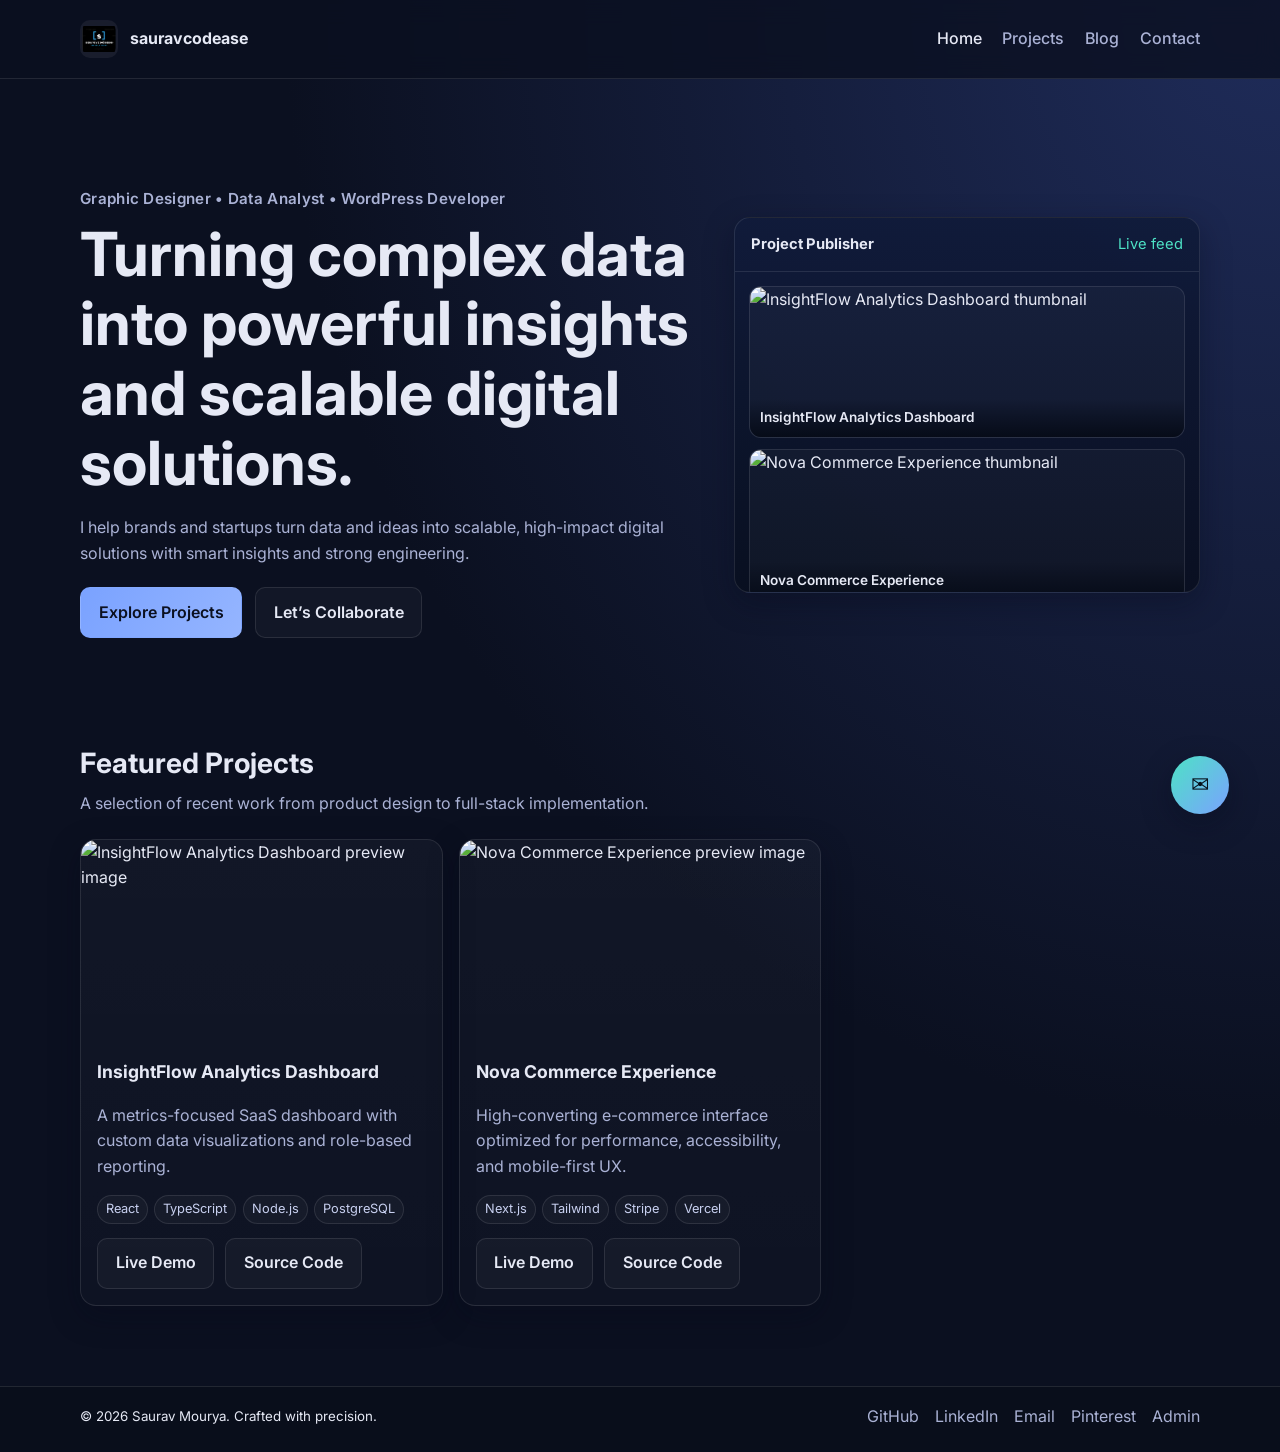
==== index.html @ f4b4d948 "Update index.html" ====
<!DOCTYPE html>
<html lang="en">
<head>
  <meta charset="UTF-8" />
  <meta name="viewport" content="width=device-width, initial-scale=1.0" />
  <meta name="description" content="Saurav Mourya portfolio: modern product-focused developer and designer work." />
  <title>Home | Saurav Mourya</title>
  <link rel="preconnect" href="https://fonts.googleapis.com">
  <link rel="preconnect" href="https://fonts.gstatic.com" crossorigin>
  <link href="https://fonts.googleapis.com/css2?family=Inter:wght@400;500;600;700;800&display=swap" rel="stylesheet">
  <link rel="stylesheet" href="styles.css" />
</head>
<body>
  <main>
    <section class="hero section">
      <div class="container hero-grid">
        <div class="reveal">
          <p class="eyebrow">Graphic Designer • Data Analyst • WordPress Developer</p>
          <h1>Turning complex data into powerful insights and scalable digital solutions.</h1>
          <p>I help brands and startups turn data and ideas into scalable, high-impact digital solutions with smart insights and strong engineering.</p>
          <div class="cta-row">
            <a href="projects.html" class="btn btn-primary">Explore Projects</a>
            <a href="contact.html" class="btn btn-secondary">Let’s Collaborate</a>
          </div>
        </div>
        <aside class="publisher-screen reveal">
          <div class="publisher-head">
            <strong>Project Publisher</strong>
            <span>Live feed</span>
          </div>
          <div class="publisher-viewport">
            <div id="publisher-track" class="publisher-track"></div>
          </div>
        </aside>
      </div>
    </section>

    <section class="section">
      <div class="container">
        <h2 class="section-title">Featured Projects</h2>
        <p class="section-subtitle">A selection of recent work from product design to full-stack implementation.</p>
        <div id="featured-projects" class="grid"></div>
      </div>
    </section>
  </main>

  <script src="script.js"></script>
  <script>
    initPortfolioPage({ activePage: "Home", projectSelector: "#featured-projects", projectLimit: 3, publisherSelector: "#publisher-track" });
  </script>
</body>
</html>
---- styles.css ----
:root {
  --bg: #0b1020;
  --surface: #111831;
  --surface-2: #1a2445;
  --text: #e6e9f5;
  --muted: #aab2d5;
  --accent: #7aa2ff;
  --accent-2: #4de2c5;
  --border: rgba(255, 255, 255, 0.1);
  --shadow: 0 10px 30px rgba(5, 10, 25, 0.35);
  --radius: 16px;
  --container: min(1120px, 92vw);
}

* {
  box-sizing: border-box;
}

html {
  scroll-behavior: smooth;
}

body {
  margin: 0;
  font-family: "Inter", "Segoe UI", Roboto, Helvetica, Arial, sans-serif;
  background: radial-gradient(ellipse at top right, #1f2c5a 0%, var(--bg) 55%);
  color: var(--text);
  line-height: 1.6;
}

img {
  max-width: 100%;
  display: block;
}

a {
  color: inherit;
  text-decoration: none;
}

.container {
  width: var(--container);
  margin: 0 auto;
}

.site-header {
  position: fixed;
  inset: 0 0 auto 0;
  z-index: 100;
  backdrop-filter: blur(12px);
  background: rgba(11, 16, 32, 0.8);
  border-bottom: 1px solid var(--border);
}

.header-inner {
  height: 78px;
  display: flex;
  align-items: center;
  justify-content: space-between;
}

.brand {
  display: flex;
  align-items: center;
  gap: 0.75rem;
  font-weight: 700;
}

.logo {
  width: 38px;
  height: 38px;
  border-radius: 10px;
  background: linear-gradient(145deg, var(--accent), var(--accent-2));
  color: #0b1020;
  display: grid;
  place-items: center;
  font-weight: 800;
}

.logo-img {
  object-fit: contain;
  background: rgba(255, 255, 255, 0.06);
  padding: 0.15rem;
}

.nav-links {
  display: flex;
  gap: 1.3rem;
}

.nav-links a {
  color: var(--muted);
  font-weight: 500;
  transition: color 0.2s ease;
}

.nav-links a:hover,
.nav-links a.active {
  color: var(--text);
}

main {
  padding-top: clamp(120px, 14vw, 140px);
}

section[id],
.page-title {
  scroll-margin-top: 120px;
}

.page-title {
  margin: 0 0 0.8rem;
  font-size: clamp(2rem, 4vw, 2.8rem);
}

.section {
  padding: 1rem 0 4rem;
}

.hero {
  padding: 2rem 0 4rem;
}

.hero-grid {
  display: grid;
  gap: 2rem;
  grid-template-columns: 1.2fr 0.9fr;
  align-items: center;
}

.eyebrow {
  color: var(--accent-2);
  font-size: 0.95rem;
  font-weight: 600;
  letter-spacing: 0.02em;
  margin-bottom: 0.5rem;
}

.hero h1 {
  font-size: clamp(2.2rem, 5vw, 3.8rem);
  line-height: 1.15;
  margin: 0 0 0.9rem;
}

.hero p {
  color: var(--muted);
  max-width: 60ch;
}

.cta-row {
  margin-top: 1.3rem;
  display: flex;
  flex-wrap: wrap;
  gap: 0.8rem;
}

.btn {
  border: 1px solid transparent;
  padding: 0.72rem 1.1rem;
  border-radius: 10px;
  font-weight: 600;
  transition: transform 0.2s ease, border-color 0.2s ease, background 0.2s ease;
  display: inline-flex;
  align-items: center;
  gap: 0.35rem;
}

.btn:hover {
  transform: translateY(-2px);
}

.btn-primary {
  background: linear-gradient(120deg, var(--accent), #95b5ff);
  color: #0b1020;
}

.btn-secondary {
  background: rgba(255, 255, 255, 0.03);
  border-color: var(--border);
}

.profile-card,
.card {
  background: linear-gradient(180deg, rgba(255, 255, 255, 0.03), rgba(255, 255, 255, 0.015));
  border: 1px solid var(--border);
  border-radius: var(--radius);
  box-shadow: var(--shadow);
}

.profile-card {
  padding: 1.1rem;
}

.profile-image {
  border-radius: 12px;
  aspect-ratio: 4 / 4.5;
  object-fit: cover;
}

.section-title {
  font-size: 1.75rem;
  margin-bottom: 0.3rem;
}

.section-subtitle {
  color: var(--muted);
  margin: 0 0 1.4rem;
}

.grid {
  display: grid;
  gap: 1rem;
  grid-template-columns: repeat(3, minmax(0, 1fr));
}

.card {
  overflow: hidden;
  display: flex;
  flex-direction: column;
}

.thumb {
  width: 100%;
  aspect-ratio: 16 / 9;
  object-fit: cover;
}

.card-body {
  padding: 1rem;
}

.card h3 {
  margin: 0;
  font-size: 1.1rem;
}

.muted {
  color: var(--muted);
}

.tech-stack {
  margin: 0.5rem 0 0.9rem;
  display: flex;
  flex-wrap: wrap;
  gap: 0.4rem;
}

.tag {
  padding: 0.18rem 0.5rem;
  border-radius: 999px;
  border: 1px solid var(--border);
  background: rgba(255, 255, 255, 0.03);
  font-size: 0.8rem;
  color: #c8d0f0;
}

.links-row {
  display: flex;
  gap: 0.7rem;
}

.blog-meta {
  font-size: 0.85rem;
  color: #c5cced;
}

.contact-grid {
  display: grid;
  grid-template-columns: 1fr 0.9fr;
  gap: 1rem;
}

form {
  display: grid;
  gap: 0.8rem;
}

input,
textarea {
  width: 100%;
  padding: 0.75rem 0.85rem;
  border-radius: 10px;
  border: 1px solid var(--border);
  background: rgba(255, 255, 255, 0.03);
  color: var(--text);
  font: inherit;
}

textarea {
  min-height: 145px;
}

.fab {
  position: fixed;
  right: max(1rem, 4vw);
  bottom: 86px;
  width: 58px;
  height: 58px;
  border-radius: 50%;
  border: none;
  display: grid;
  place-items: center;
  font-size: 1.35rem;
  background: linear-gradient(130deg, var(--accent-2), var(--accent));
  color: #06111b;
  cursor: pointer;
  box-shadow: var(--shadow);
}

.site-footer {
  padding: 1.1rem 0 1.4rem;
  border-top: 1px solid var(--border);
  background: rgba(0, 0, 0, 0.15);
  margin-top: 1rem;
}

.footer-inner {
  display: flex;
  justify-content: space-between;
  align-items: center;
  gap: 1rem;
  flex-wrap: wrap;
}

.socials {
  display: flex;
  gap: 1rem;
  color: var(--muted);
}

.reveal {
  opacity: 0;
  transform: translateY(18px);
  transition: opacity 0.7s ease, transform 0.7s ease;
}

.reveal.visible {
  opacity: 1;
  transform: translateY(0);
}

@media (max-width: 960px) {
  .hero-grid,
  .contact-grid {
    grid-template-columns: 1fr;
  }

  .grid {
    grid-template-columns: repeat(2, minmax(0, 1fr));
  }
}

@media (max-width: 640px) {
  .header-inner {
    height: 72px;
  }

  .nav-links {
    gap: 0.75rem;
    font-size: 0.92rem;
  }

  .grid {
    grid-template-columns: 1fr;
  }

  .fab {
    width: 54px;
    height: 54px;
    bottom: 84px;
  }
}

.admin-toolbar {
  padding: 1rem;
  margin-bottom: 1rem;
  display: flex;
  justify-content: space-between;
  gap: 0.8rem;
  align-items: center;
  flex-wrap: wrap;
}

.admin-grid {
  display: grid;
  grid-template-columns: 1fr 1fr;
  gap: 1rem;
}

.admin-section {
  padding: 1rem;
}

.admin-list {
  margin-top: 1rem;
  display: grid;
  gap: 0.7rem;
}

.admin-item {
  border: 1px solid var(--border);
  border-radius: 10px;
  padding: 0.65rem;
  display: flex;
  align-items: center;
  justify-content: space-between;
  gap: 0.6rem;
}

@media (max-width: 960px) {
  .admin-grid {
    grid-template-columns: 1fr;
  }
}

.hidden {
  display: none;
}

.admin-auth {
  max-width: 520px;
  margin: 2rem auto 0;
  padding: 1rem;
}

.publisher-screen {
  background: linear-gradient(180deg, rgba(16, 27, 58, 0.95), rgba(9, 15, 32, 0.95));
  border: 1px solid var(--border);
  border-radius: var(--radius);
  box-shadow: var(--shadow);
  overflow: hidden;
}

.publisher-head {
  padding: 0.9rem 1rem;
  display: flex;
  justify-content: space-between;
  align-items: center;
  border-bottom: 1px solid var(--border);
  font-size: 0.92rem;
}

.publisher-head span {
  color: var(--accent-2);
}

.publisher-viewport {
  height: 320px;
  overflow: hidden;
  position: relative;
}

.publisher-track {
  display: grid;
  gap: 0.7rem;
  padding: 0.9rem;
  animation: projectTicker 24s linear infinite;
}

.publisher-item {
  border: 1px solid var(--border);
  border-radius: 12px;
  background: rgba(255, 255, 255, 0.03);
  overflow: hidden;
  position: relative;
  min-height: 150px;
}

.publisher-item img {
  width: 100%;
  height: 150px;
  object-fit: cover;
  display: block;
}

.publisher-caption {
  position: absolute;
  inset: auto 0 0 0;
  padding: 0.5rem 0.65rem;
  font-size: 0.85rem;
  font-weight: 600;
  background: linear-gradient(180deg, transparent, rgba(5, 10, 22, 0.92));
}

@keyframes projectTicker {
  from {
    transform: translateY(0);
  }
  to {
    transform: translateY(-50%);
  }
}
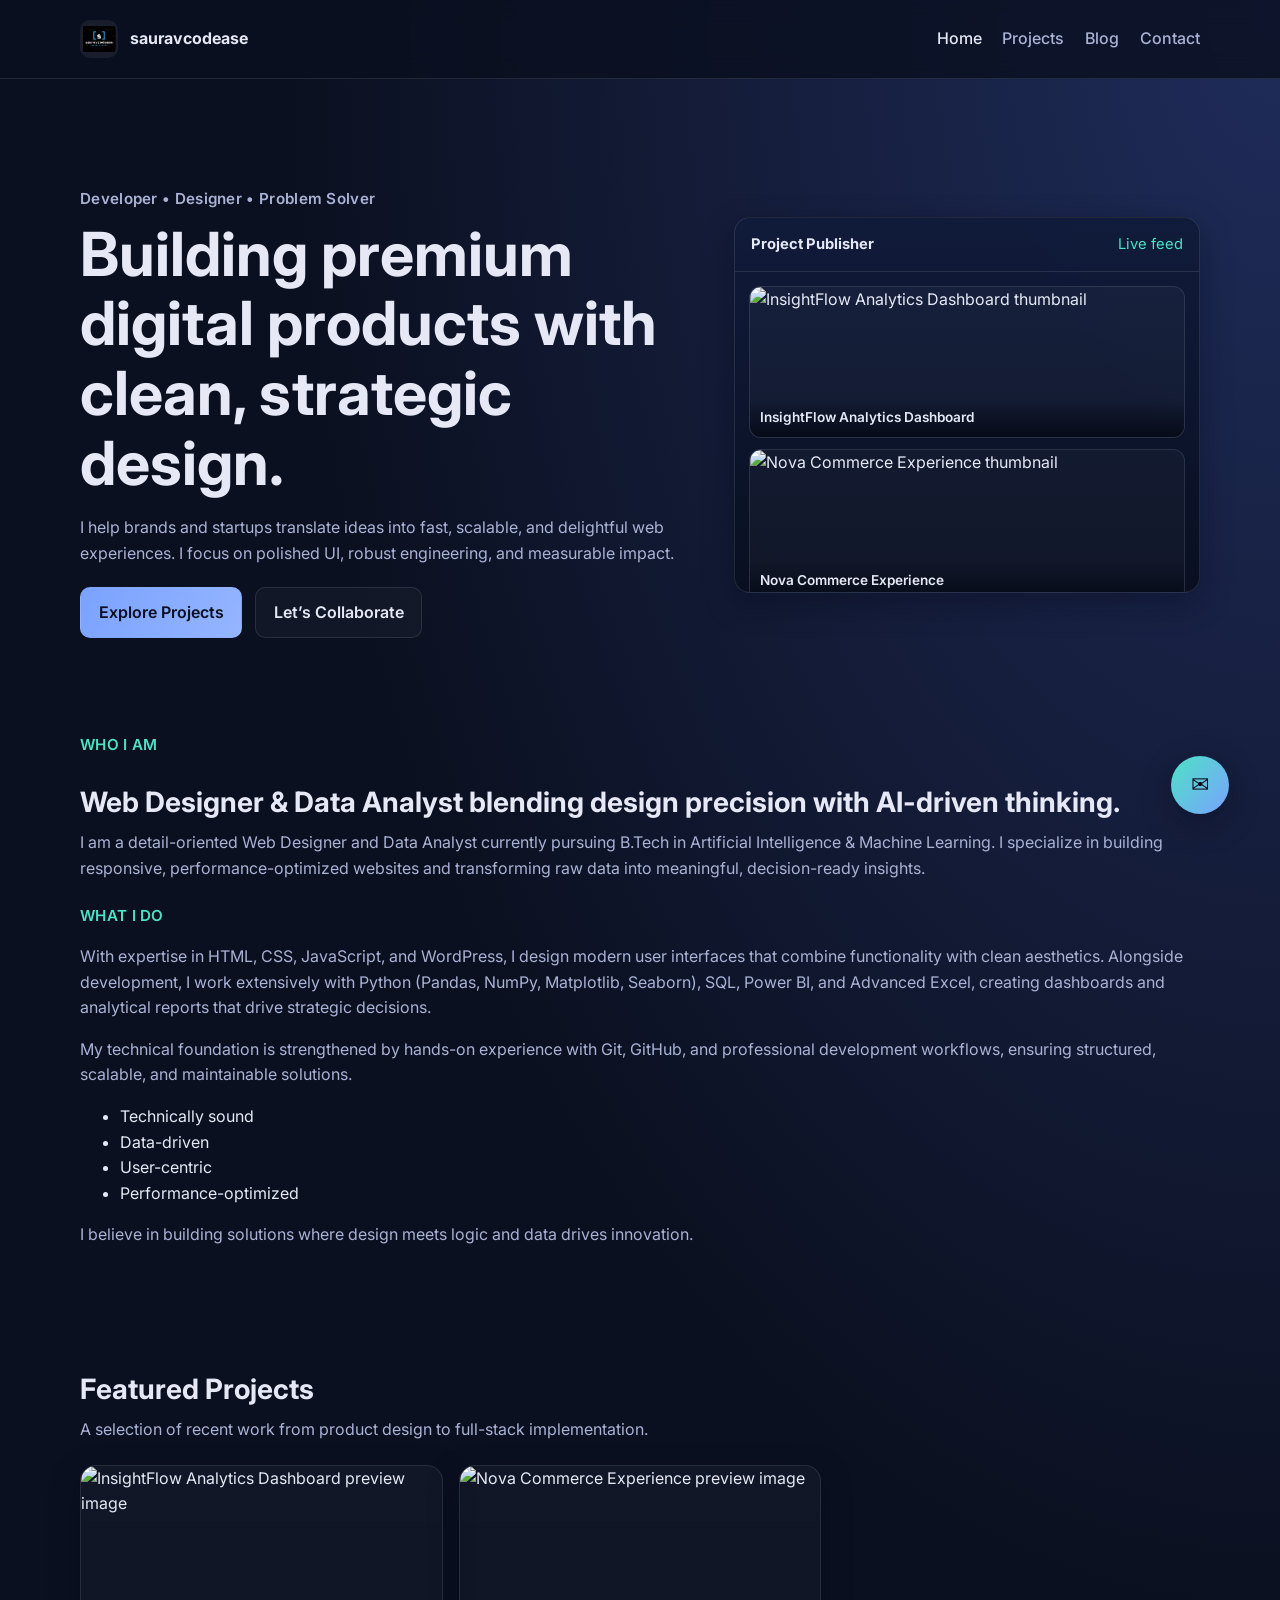
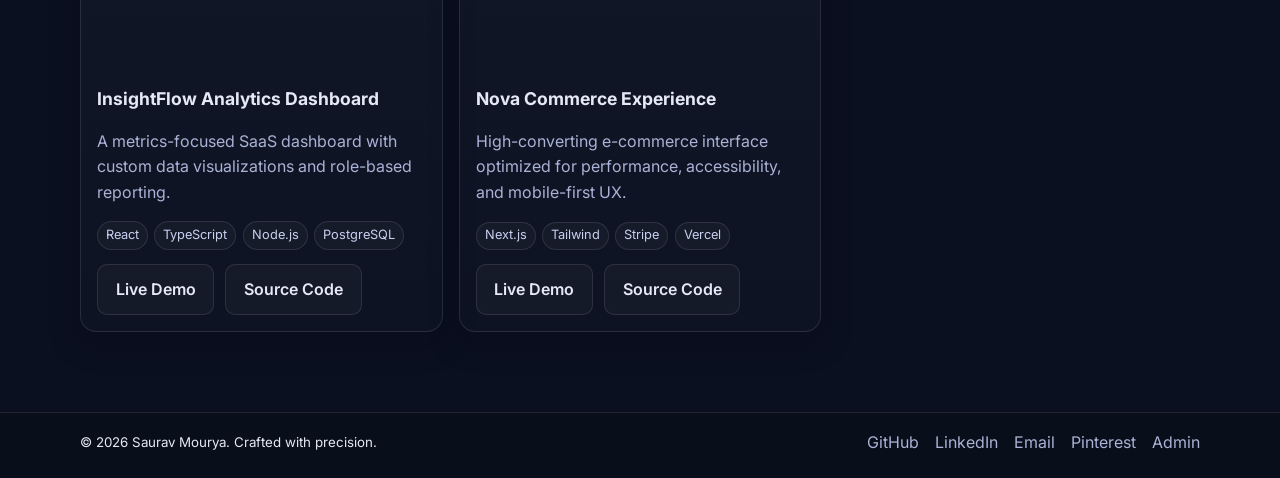
==== commit 6c7acfcf: "Update index.html" ====
--- a/index.html
+++ b/index.html
@@ -15,9 +15,9 @@
     <section class="hero section">
       <div class="container hero-grid">
         <div class="reveal">
-          <p class="eyebrow">Graphic Designer • Data Analyst • WordPress Developer</p>
-          <h1>Turning complex data into powerful insights and scalable digital solutions.</h1>
-          <p>I help brands and startups turn data and ideas into scalable, high-impact digital solutions with smart insights and strong engineering.</p>
+          <p class="eyebrow">Developer • Designer • Problem Solver</p>
+          <h1>Building premium digital products with clean, strategic design.</h1>
+          <p>I help brands and startups translate ideas into fast, scalable, and delightful web experiences. I focus on polished UI, robust engineering, and measurable impact.</p>
           <div class="cta-row">
             <a href="projects.html" class="btn btn-primary">Explore Projects</a>
             <a href="contact.html" class="btn btn-secondary">Let’s Collaborate</a>
@@ -35,6 +35,27 @@
       </div>
     </section>
 
+
+    <section class="section">
+      <div class="container bio-panel reveal">
+        <p class="eyebrow">WHO I AM</p>
+        <h2 class="section-title">Web Designer & Data Analyst blending design precision with AI-driven thinking.</h2>
+        <p class="section-subtitle">I am a detail-oriented Web Designer and Data Analyst currently pursuing B.Tech in Artificial Intelligence & Machine Learning. I specialize in building responsive, performance-optimized websites and transforming raw data into meaningful, decision-ready insights.</p>
+
+        <p class="eyebrow" style="margin-top: 1rem;">WHAT I DO</p>
+        <p class="muted">With expertise in HTML, CSS, JavaScript, and WordPress, I design modern user interfaces that combine functionality with clean aesthetics. Alongside development, I work extensively with Python (Pandas, NumPy, Matplotlib, Seaborn), SQL, Power BI, and Advanced Excel, creating dashboards and analytical reports that drive strategic decisions.</p>
+        <p class="muted">My technical foundation is strengthened by hands-on experience with Git, GitHub, and professional development workflows, ensuring structured, scalable, and maintainable solutions.</p>
+
+        <ul class="bio-points">
+          <li>Technically sound</li>
+          <li>Data-driven</li>
+          <li>User-centric</li>
+          <li>Performance-optimized</li>
+        </ul>
+
+        <p class="muted">I believe in building solutions where design meets logic and data drives innovation.</p>
+      </div>
+    </section>
     <section class="section">
       <div class="container">
         <h2 class="section-title">Featured Projects</h2>
--- a/styles.css
+++ b/styles.css
@@ -490,3 +490,25 @@
     transform: translateY(-50%);
   }
 }
+
+.admin-item-actions {
+  display: flex;
+  gap: 0.45rem;
+}
+
+#blog-form textarea {
+  min-height: 180px;
+}
+
+.blog-full {
+  overflow: hidden;
+}
+
+.blog-full .card-body h1 {
+  margin-top: 0;
+  font-size: clamp(1.8rem, 4vw, 2.5rem);
+}
+
+.blog-full .card-body p {
+  color: #d5dcfb;
+}
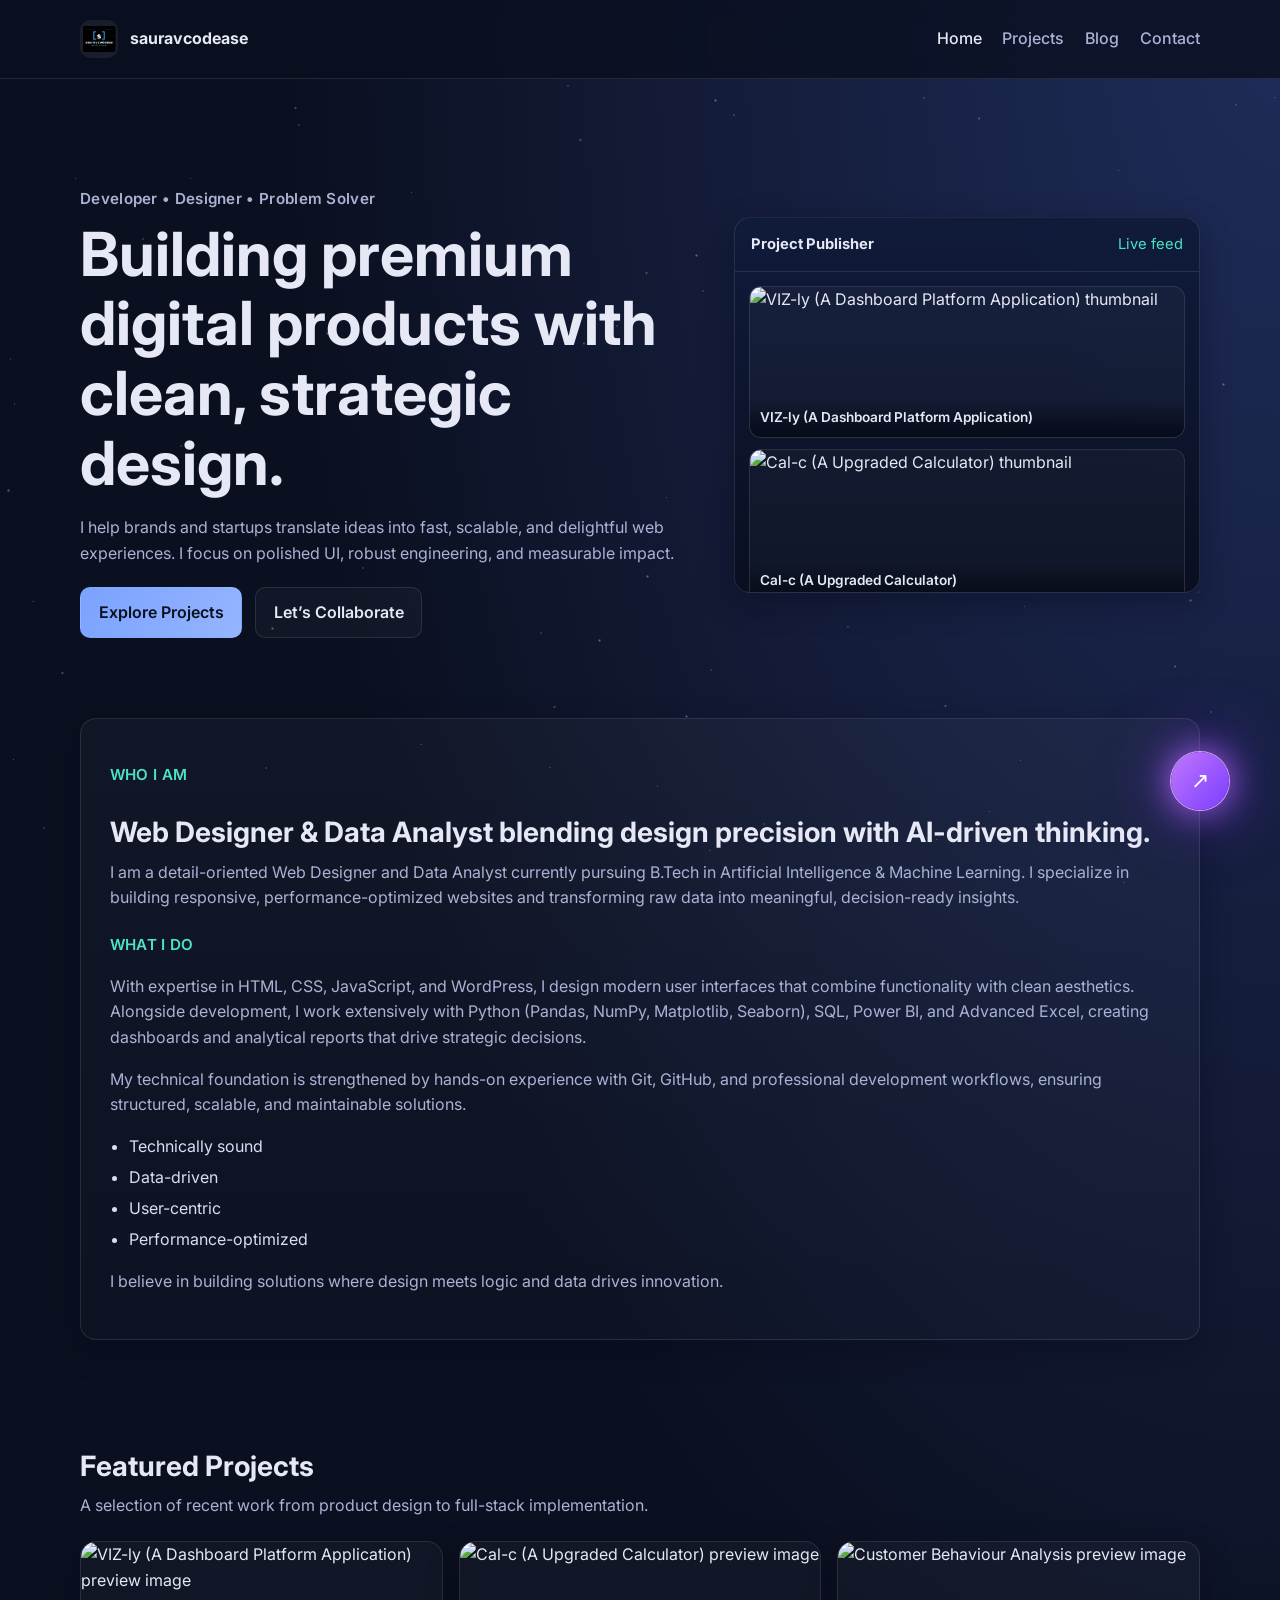
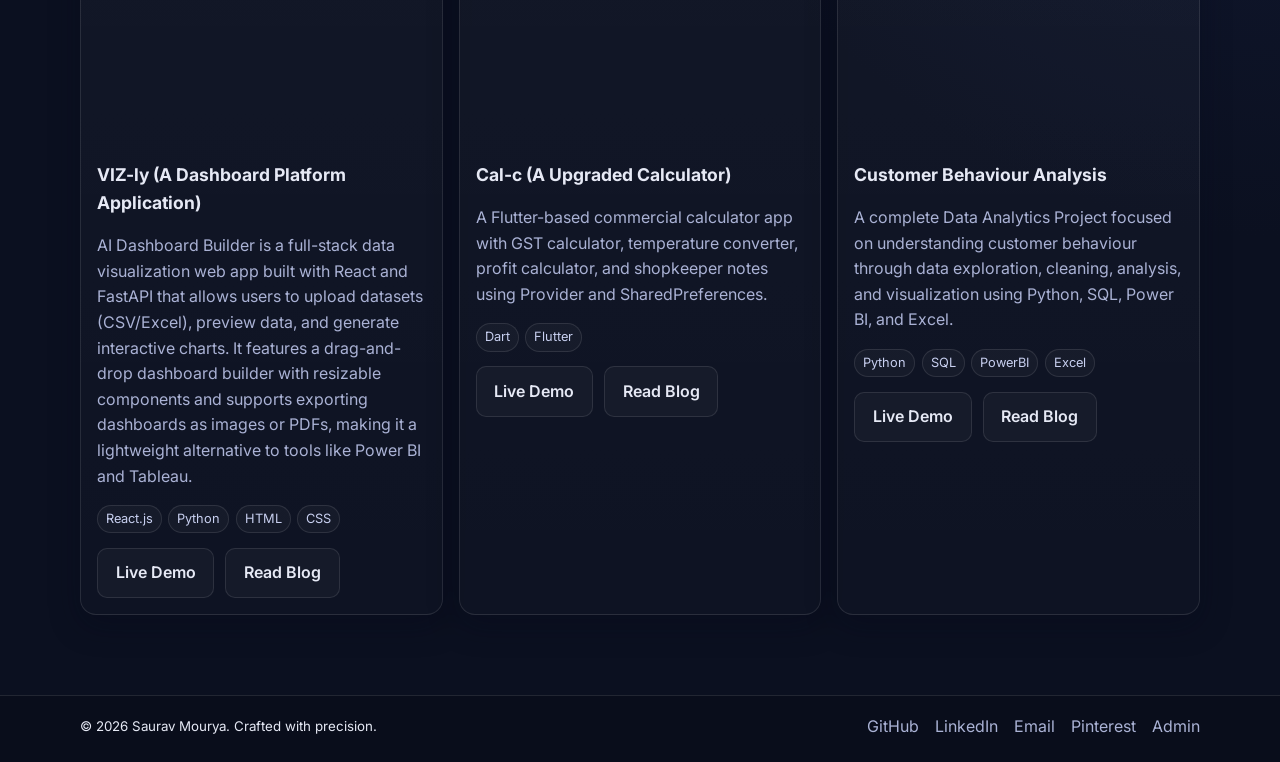
==== commit 1d202a77: "Update index.html" ====
--- a/index.html
+++ b/index.html
@@ -16,7 +16,7 @@
       <div class="container hero-grid">
         <div class="reveal">
           <p class="eyebrow">Developer • Designer • Problem Solver</p>
-          <h1>Building premium digital products with clean, strategic design.</h1>
+          <h1 class="typewriter-text">Building premium digital products with clean, strategic design.</h1>
           <p>I help brands and startups translate ideas into fast, scalable, and delightful web experiences. I focus on polished UI, robust engineering, and measurable impact.</p>
           <div class="cta-row">
             <a href="projects.html" class="btn btn-primary">Explore Projects</a>
--- a/styles.css
+++ b/styles.css
@@ -512,3 +512,158 @@
 .blog-full .card-body p {
   color: #d5dcfb;
 }
+
+.bio-panel {
+  border: 1px solid var(--border);
+  border-radius: var(--radius);
+  background: linear-gradient(180deg, rgba(255, 255, 255, 0.03), rgba(255, 255, 255, 0.015));
+  box-shadow: var(--shadow);
+  padding: clamp(1rem, 2.4vw, 1.8rem);
+}
+
+.bio-points {
+  margin: 0.9rem 0 1rem;
+  padding-left: 1.2rem;
+  color: #d8def8;
+  display: grid;
+  gap: 0.35rem;
+}
+
+.starfield {
+  position: fixed;
+  inset: 0;
+  pointer-events: none;
+  z-index: 0;
+  overflow: hidden;
+}
+
+.star {
+  position: absolute;
+  left: var(--x);
+  top: var(--y);
+  width: var(--size);
+  height: var(--size);
+  border-radius: 50%;
+  background: radial-gradient(circle, rgba(255, 255, 255, 0.95), rgba(255, 255, 255, 0));
+  opacity: 0.35;
+  animation: twinkle var(--duration) ease-in-out infinite;
+  animation-delay: var(--delay);
+}
+
+@keyframes twinkle {
+  0%,
+  100% {
+    transform: scale(0.9);
+    opacity: 0.25;
+  }
+  50% {
+    transform: scale(1.35);
+    opacity: 0.95;
+  }
+}
+
+main,
+.site-footer {
+  position: relative;
+  z-index: 1;
+}
+
+.mobile-nav {
+  display: none;
+}
+
+@media (max-width: 760px) {
+  .nav-links {
+    display: none;
+  }
+
+  .mobile-nav {
+    position: fixed;
+    left: 50%;
+    transform: translateX(-50%);
+    bottom: 14px;
+    width: min(94vw, 440px);
+    display: grid;
+    grid-template-columns: repeat(4, 1fr);
+    gap: 0.35rem;
+    padding: 0.45rem;
+    border: 1px solid var(--border);
+    border-radius: 14px;
+    background: rgba(9, 14, 28, 0.94);
+    backdrop-filter: blur(10px);
+    box-shadow: 0 12px 30px rgba(3, 8, 20, 0.55);
+    z-index: 25;
+  }
+
+  .mobile-nav a {
+    text-align: center;
+    font-size: 0.83rem;
+    color: var(--muted);
+    padding: 0.5rem 0.2rem;
+    border-radius: 10px;
+  }
+
+  .mobile-nav a.active {
+    color: var(--text);
+    background: rgba(122, 162, 255, 0.15);
+  }
+
+  .site-footer {
+    padding-bottom: 6.3rem;
+  }
+}
+
+.card,
+.btn,
+input,
+textarea,
+.publisher-item,
+.mobile-nav a,
+.site-footer a,
+.nav-links a {
+  transition: box-shadow 0.25s ease, transform 0.25s ease, background 0.25s ease, color 0.25s ease;
+}
+
+.card:hover,
+.publisher-item:hover {
+  box-shadow: 0 0 0 1px rgba(182, 103, 255, 0.7), 0 0 34px rgba(172, 95, 255, 0.55), 0 0 68px rgba(132, 62, 255, 0.4);
+}
+
+.btn:hover,
+.mobile-nav a:hover,
+.site-footer a:hover,
+.nav-links a:hover {
+  box-shadow: 0 0 0 1px rgba(194, 119, 255, 0.75), 0 0 22px rgba(194, 119, 255, 0.7), 0 0 45px rgba(138, 58, 255, 0.55);
+}
+
+input:focus,
+textarea:focus {
+  outline: none;
+  box-shadow: 0 0 0 1px rgba(194, 119, 255, 0.85), 0 0 24px rgba(172, 95, 255, 0.6);
+}
+
+
+.fab {
+  position: fixed !important;
+  right: max(1rem, 4vw) !important;
+  left: auto !important;
+  bottom: 90px !important;
+  z-index: 60 !important;
+  background: linear-gradient(130deg, #c177ff, #7a3dff);
+  color: #ffffff;
+  box-shadow: 0 0 0 1px rgba(230, 184, 255, 0.85), 0 0 34px rgba(181, 103, 255, 0.95), 0 0 70px rgba(130, 52, 255, 0.75);
+}
+
+.fab:hover {
+  transform: translateY(-3px) scale(1.04);
+  box-shadow: 0 0 0 1px rgba(230, 184, 255, 0.95), 0 0 30px rgba(181, 103, 255, 0.95), 0 0 64px rgba(130, 52, 255, 0.65);
+}
+
+
+h1:hover, h2:hover, h3:hover, p:hover, li:hover, small:hover, .tag:hover {
+  text-shadow: 0 0 14px rgba(194, 119, 255, 0.65);
+}
+
+.card:hover, .btn:hover, .mobile-nav a:hover, .site-footer a:hover, .nav-links a:hover, input:focus, textarea:focus {
+  filter: drop-shadow(0 0 8px rgba(186, 103, 255, 0.65));
+}
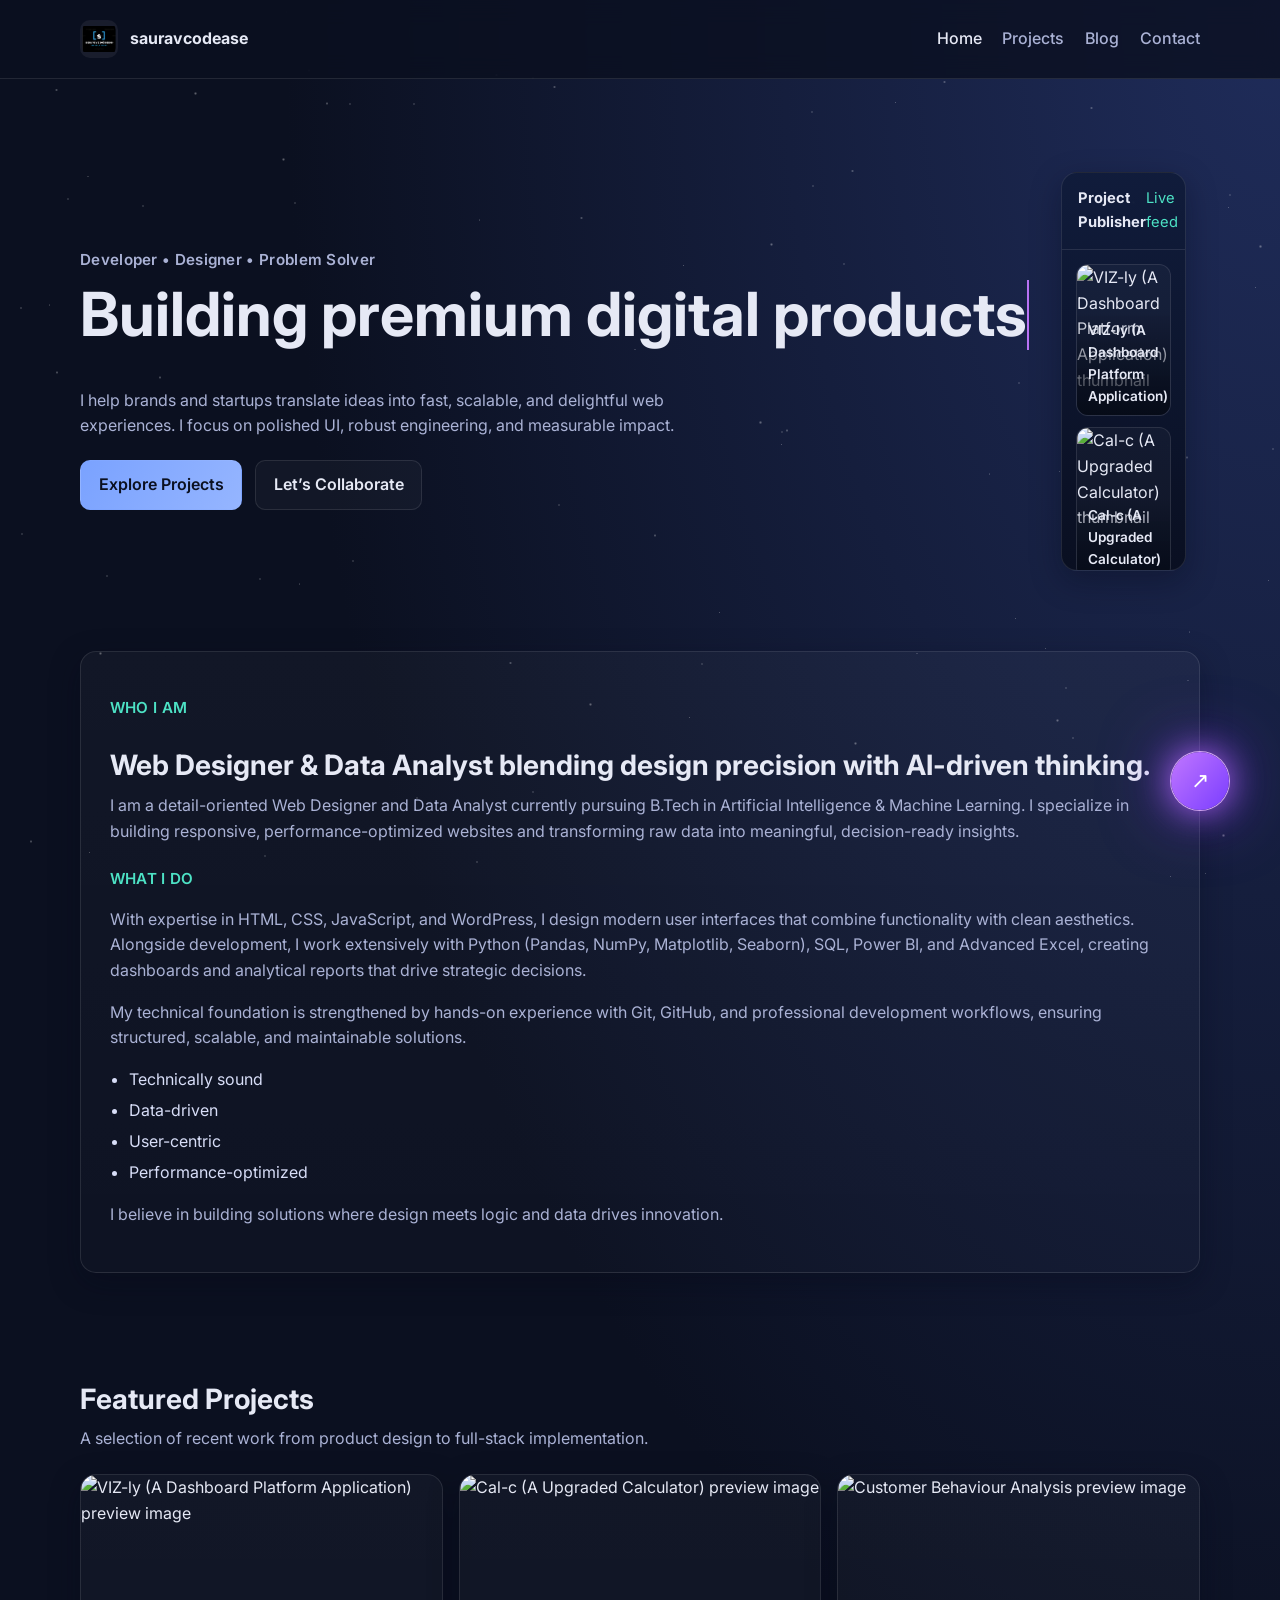
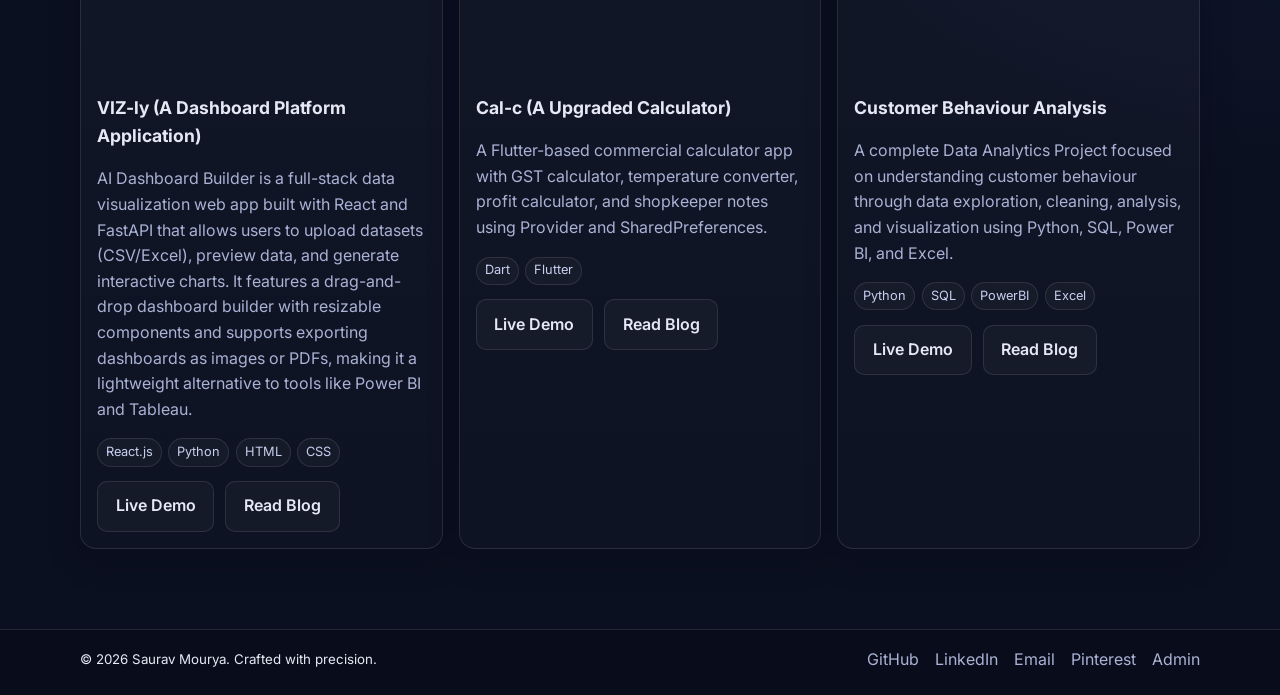
==== commit e59641c3: "Update index.html" ====
--- a/index.html
+++ b/index.html
@@ -16,7 +16,7 @@
       <div class="container hero-grid">
         <div class="reveal">
           <p class="eyebrow">Developer • Designer • Problem Solver</p>
-          <h1 class="typewriter-text">Building premium digital products with clean, strategic design.</h1>
+          <h1 id="hero-typewriter" class="typewriter-text" data-text="Building premium digital products with clean, strategic design."></h1>
           <p>I help brands and startups translate ideas into fast, scalable, and delightful web experiences. I focus on polished UI, robust engineering, and measurable impact.</p>
           <div class="cta-row">
             <a href="projects.html" class="btn btn-primary">Explore Projects</a>
--- a/styles.css
+++ b/styles.css
@@ -667,3 +667,31 @@
 .card:hover, .btn:hover, .mobile-nav a:hover, .site-footer a:hover, .nav-links a:hover, input:focus, textarea:focus {
   filter: drop-shadow(0 0 8px rgba(186, 103, 255, 0.65));
 }
+
+.typewriter-text {
+  display: inline-block;
+  white-space: nowrap;
+  overflow: hidden;
+  border-right: 2px solid rgba(194, 119, 255, 0.95);
+  width: 0;
+  animation: typing 4.6s steps(58, end) 0.3s forwards, blinkCaret 0.8s step-end infinite;
+}
+
+@keyframes typing {
+  from { width: 0; }
+  to { width: 100%; }
+}
+
+@keyframes blinkCaret {
+  0%, 100% { border-color: rgba(194, 119, 255, 0.95); }
+  50% { border-color: transparent; }
+}
+
+@media (max-width: 760px) {
+  .typewriter-text {
+    white-space: normal;
+    width: 100%;
+    border-right: none;
+    animation: none;
+  }
+}
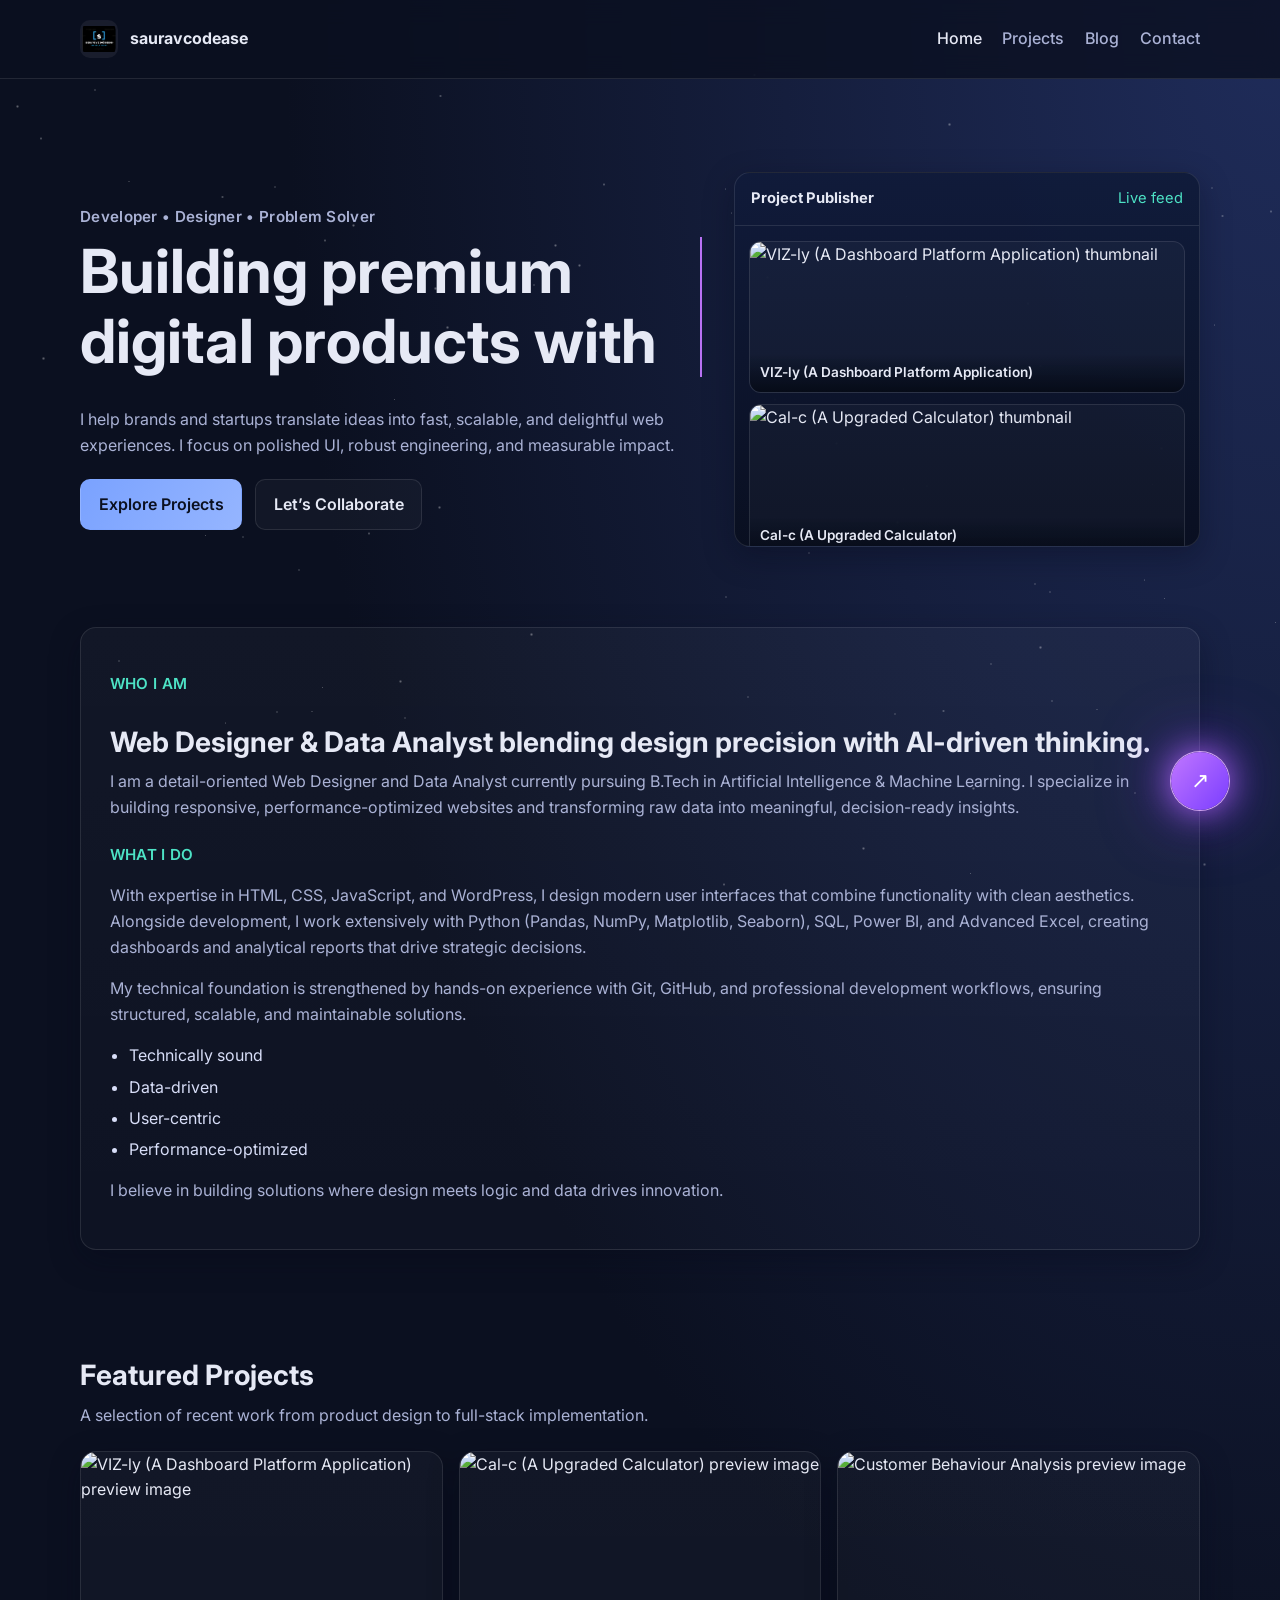
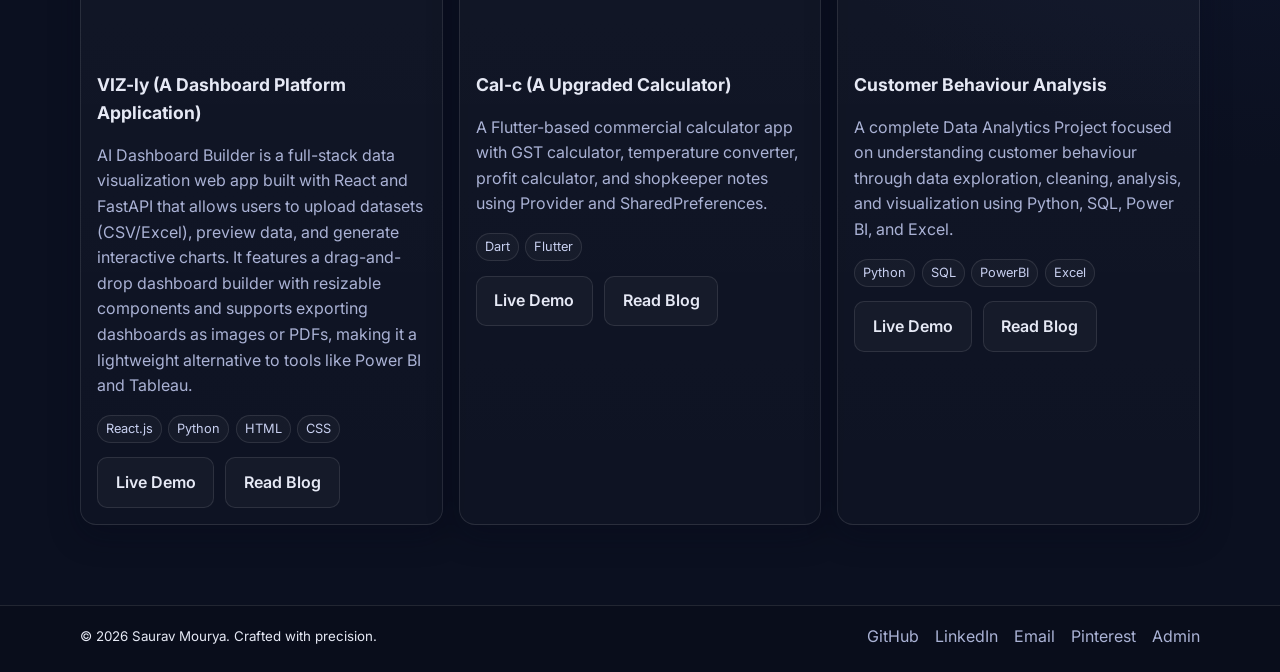
==== commit 82a2d08c: "Update index.html" ====
--- a/index.html
+++ b/index.html
@@ -16,7 +16,7 @@
       <div class="container hero-grid">
         <div class="reveal">
           <p class="eyebrow">Developer • Designer • Problem Solver</p>
-          <h1 id="hero-typewriter" class="typewriter-text" data-text="Building premium digital products with clean, strategic design."></h1>
+          <h1 id="hero-typewriter" class="typewriter-text" data-text="Building premium digital products with clean, strategic design.">Building premium digital products with clean, strategic design.</h1>
           <p>I help brands and startups translate ideas into fast, scalable, and delightful web experiences. I focus on polished UI, robust engineering, and measurable impact.</p>
           <div class="cta-row">
             <a href="projects.html" class="btn btn-primary">Explore Projects</a>
--- a/styles.css
+++ b/styles.css
@@ -670,16 +670,14 @@
 
 .typewriter-text {
   display: inline-block;
-  white-space: nowrap;
-  overflow: hidden;
+  min-height: 1.2em;
   border-right: 2px solid rgba(194, 119, 255, 0.95);
-  width: 0;
-  animation: typing 4.6s steps(58, end) 0.3s forwards, blinkCaret 0.8s step-end infinite;
-}
-
-@keyframes typing {
-  from { width: 0; }
-  to { width: 100%; }
+  animation: blinkCaret 0.8s step-end infinite;
+}
+
+.typewriter-text.done {
+  border-right: none;
+  animation: none;
 }
 
 @keyframes blinkCaret {
@@ -691,7 +689,5 @@
   .typewriter-text {
     white-space: normal;
     width: 100%;
-    border-right: none;
-    animation: none;
-  }
-}
+  }
+}
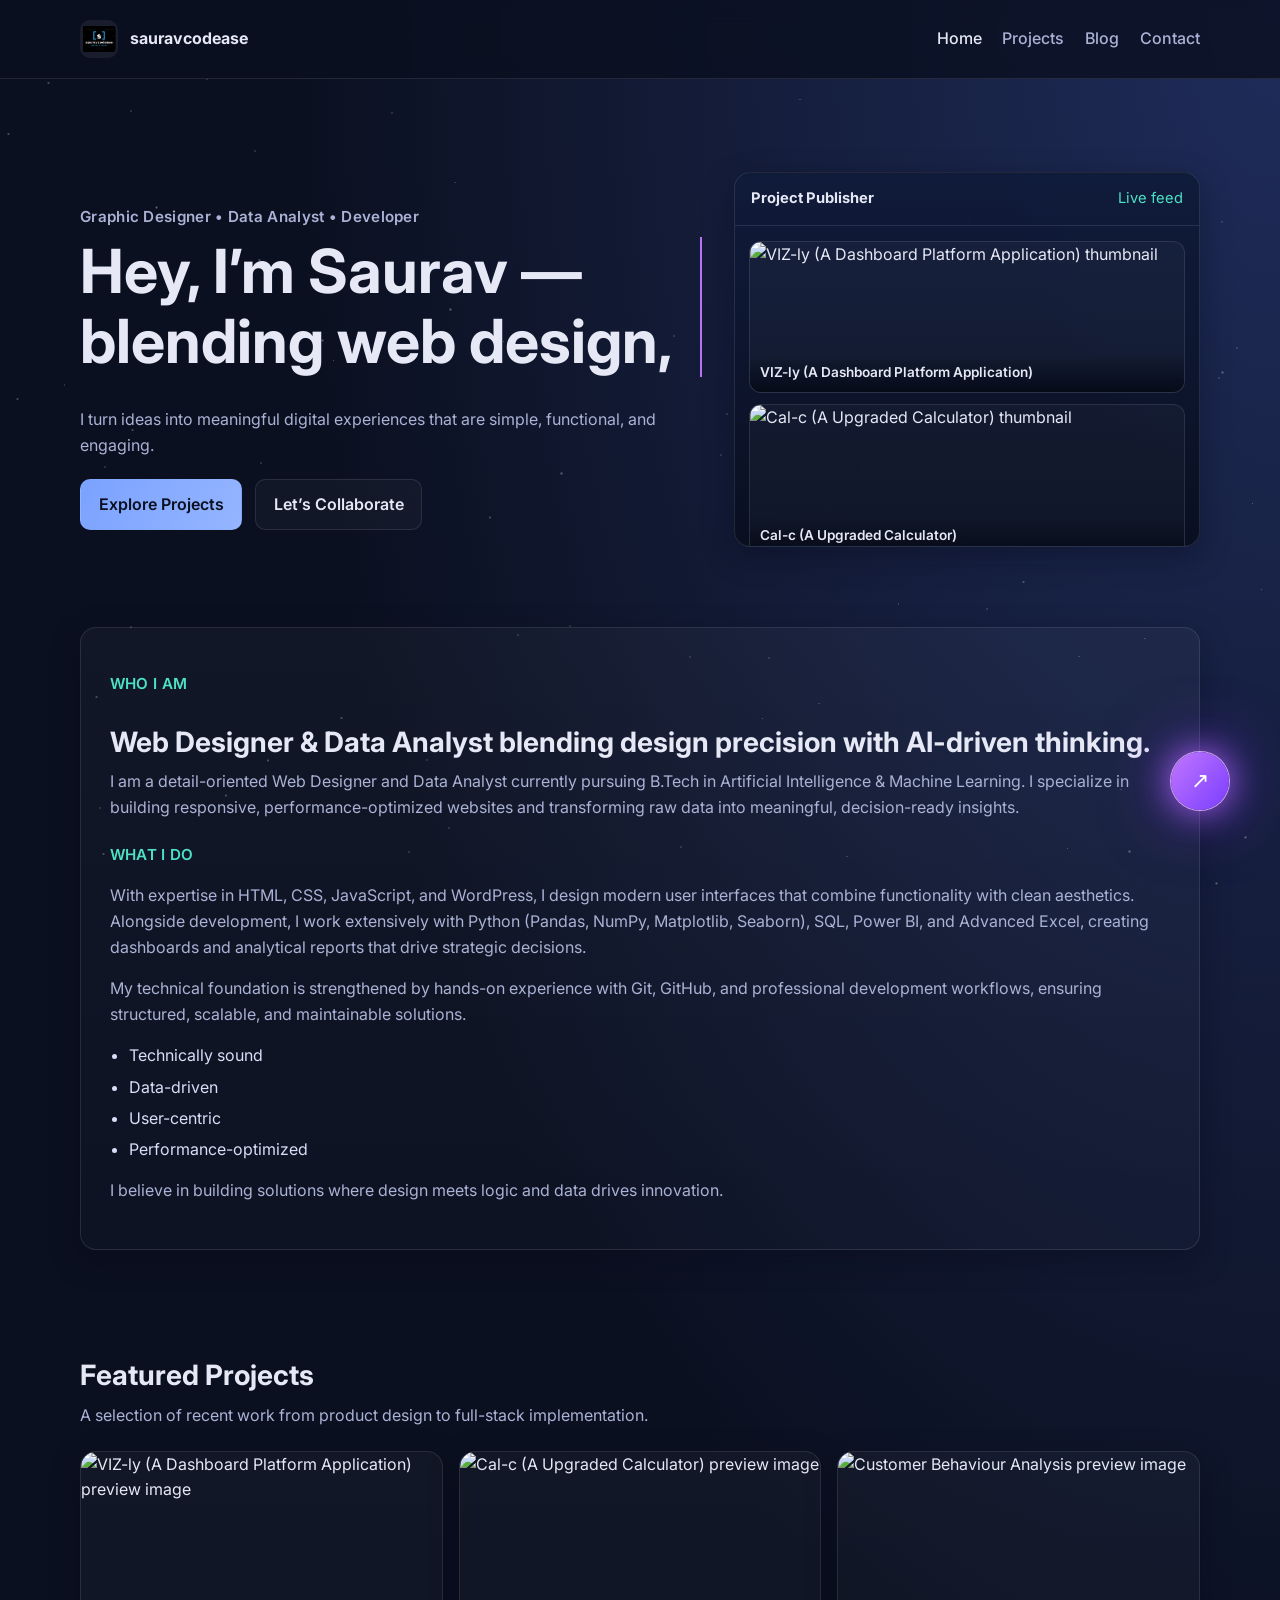
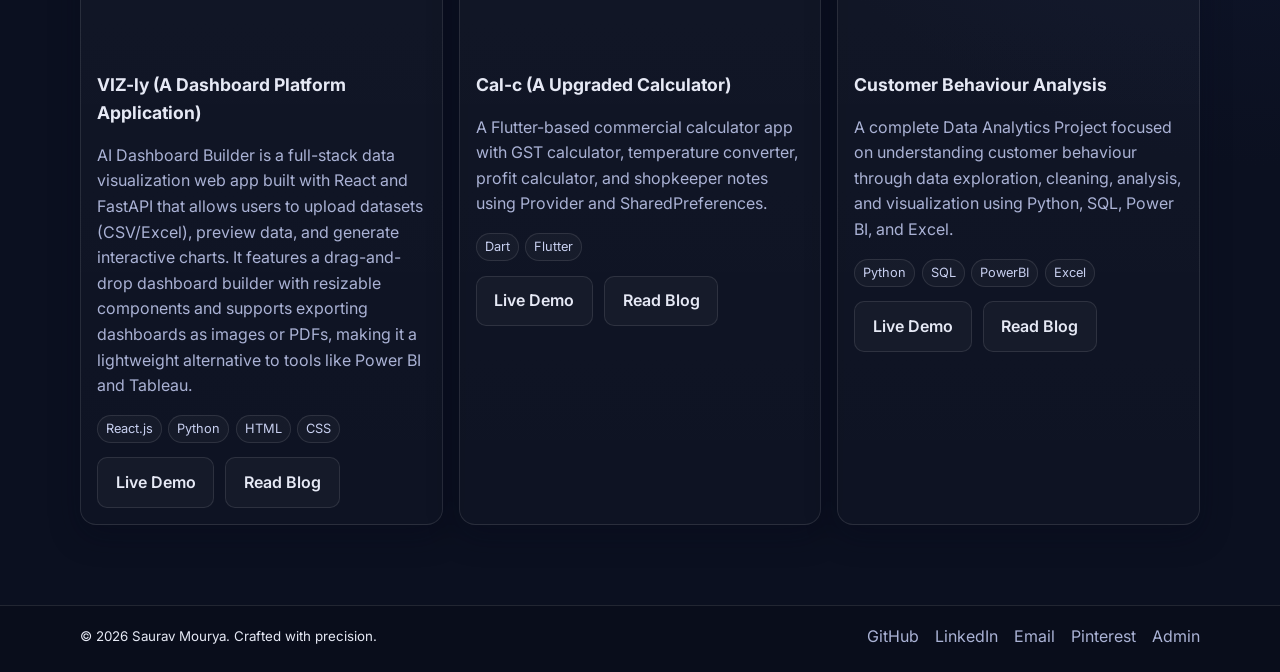
==== commit a80c879b: "Update index.html" ====
--- a/index.html
+++ b/index.html
@@ -15,9 +15,9 @@
     <section class="hero section">
       <div class="container hero-grid">
         <div class="reveal">
-          <p class="eyebrow">Developer • Designer • Problem Solver</p>
-          <h1 id="hero-typewriter" class="typewriter-text" data-text="Building premium digital products with clean, strategic design.">Building premium digital products with clean, strategic design.</h1>
-          <p>I help brands and startups translate ideas into fast, scalable, and delightful web experiences. I focus on polished UI, robust engineering, and measurable impact.</p>
+          <p class="eyebrow">Graphic Designer • Data Analyst • Developer</p>
+          <h1 id="hero-typewriter" class="typewriter-text" data-text="Hey, I’m Saurav — blending web design, data, and AI....">Hey, I’m Saurav — blending web design, data, and AI....</h1>
+          <p>I turn ideas into meaningful digital experiences that are simple, functional, and engaging.</p>
           <div class="cta-row">
             <a href="projects.html" class="btn btn-primary">Explore Projects</a>
             <a href="contact.html" class="btn btn-secondary">Let’s Collaborate</a>
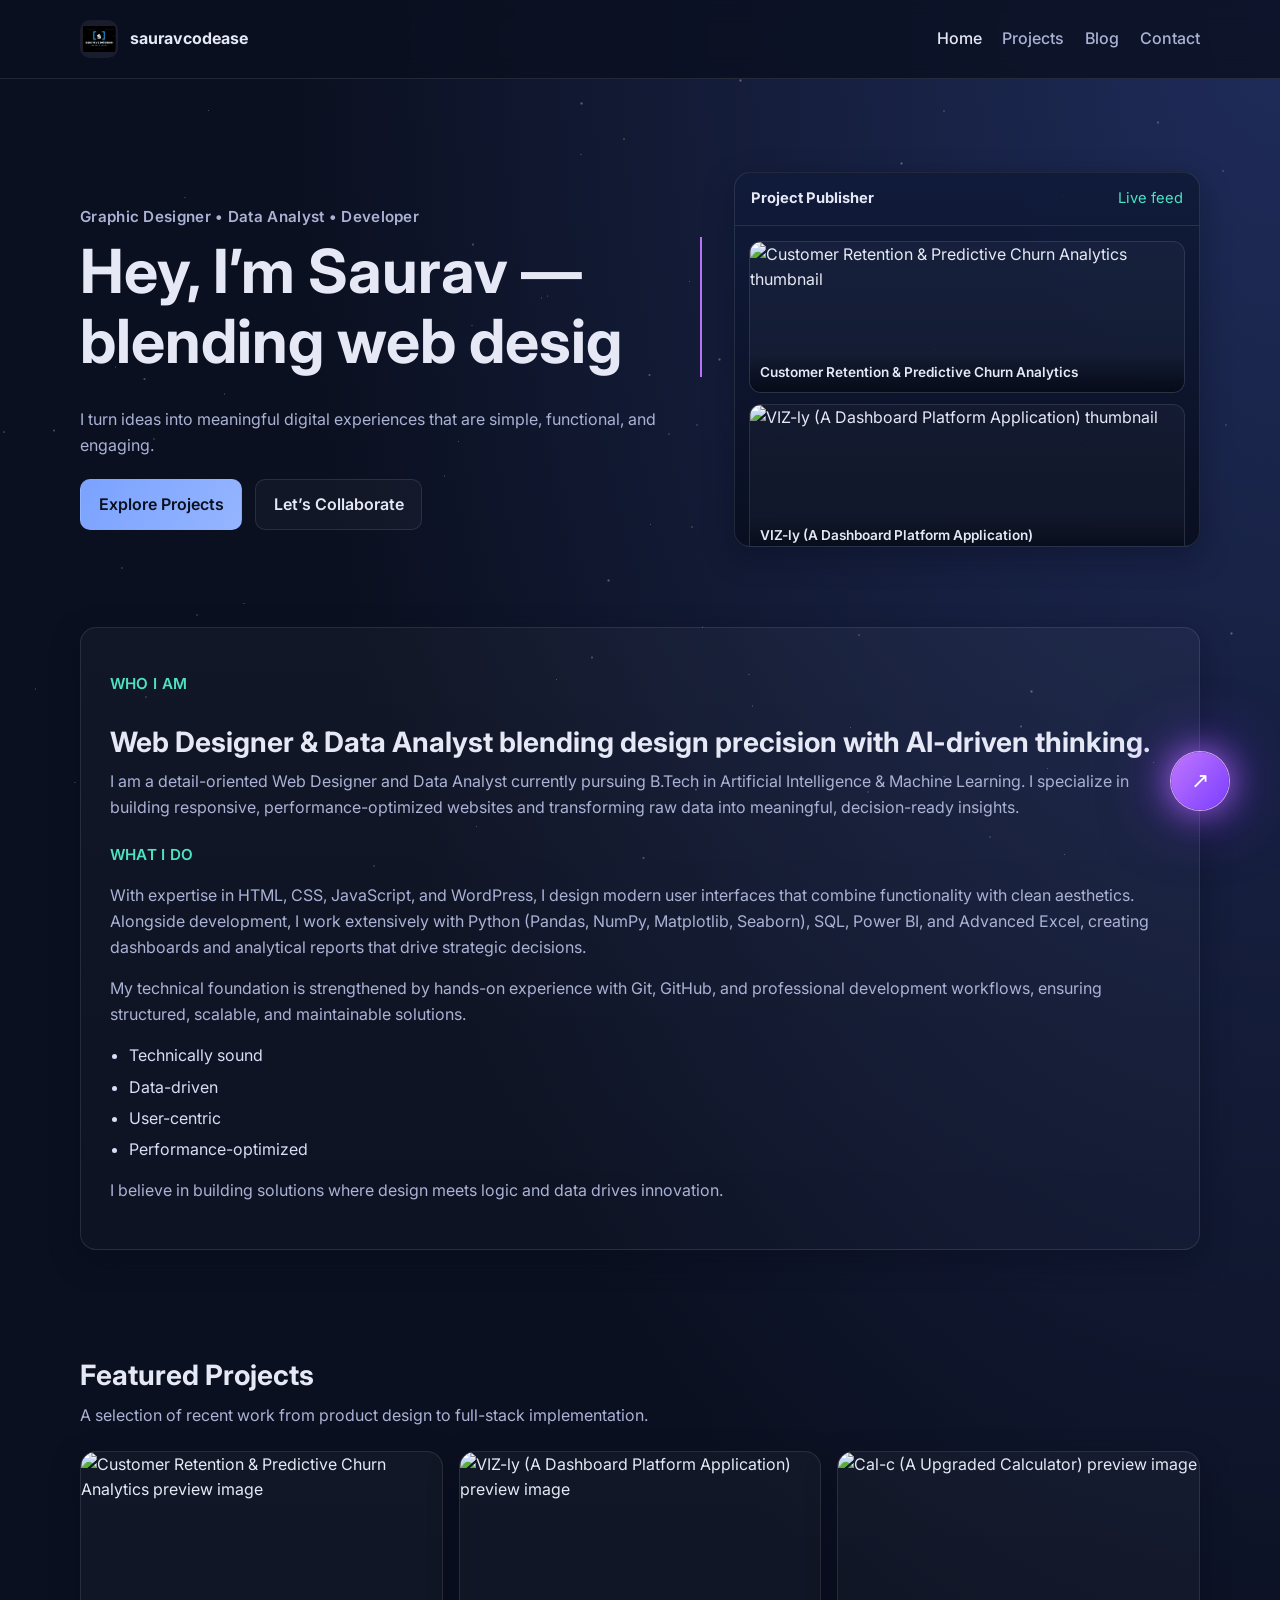
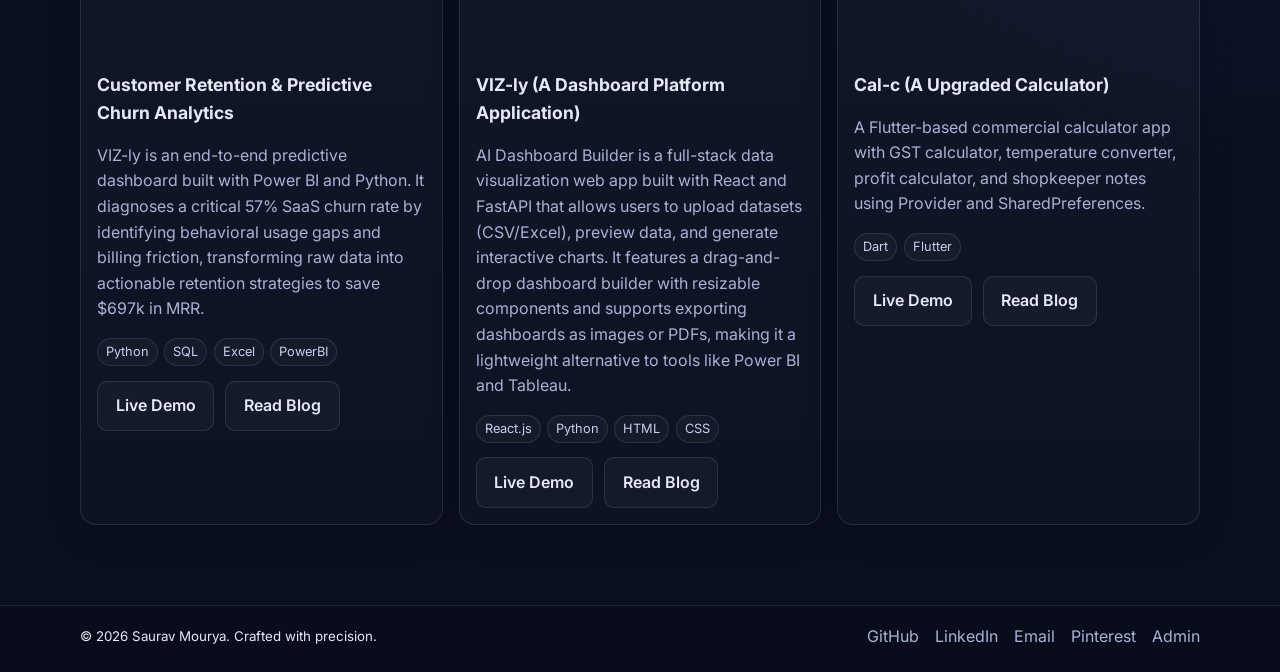
==== commit 3d6aaba7: "Add LinkedIn profile badge script to index.html" ====
--- a/index.html
+++ b/index.html
@@ -69,5 +69,6 @@
   <script>
     initPortfolioPage({ activePage: "Home", projectSelector: "#featured-projects", projectLimit: 3, publisherSelector: "#publisher-track" });
   </script>
+  <script src="https://platform.linkedin.com/badges/js/profile.js" async defer type="text/javascript"></script>
 </body>
 </html>
--- a/styles.css
+++ b/styles.css
@@ -654,18 +654,20 @@
   box-shadow: 0 0 0 1px rgba(230, 184, 255, 0.85), 0 0 34px rgba(181, 103, 255, 0.95), 0 0 70px rgba(130, 52, 255, 0.75);
 }
 
-.fab:hover {
+..fab:hover {
   transform: translateY(-3px) scale(1.04);
-  box-shadow: 0 0 0 1px rgba(230, 184, 255, 0.95), 0 0 30px rgba(181, 103, 255, 0.95), 0 0 64px rgba(130, 52, 255, 0.65);
-}
-
+  box-shadow: 
+    0 0 0 1px rgba(255, 255, 255, 0.9),     /* soft white border */
+    0 0 20px rgba(220, 220, 220, 0.8),      /* light grey glow */
+    0 0 50px rgba(180, 180, 180, 0.6);      /* outer soft grey glow */
+}
 
 h1:hover, h2:hover, h3:hover, p:hover, li:hover, small:hover, .tag:hover {
-  text-shadow: 0 0 14px rgba(194, 119, 255, 0.65);
+  text-shadow: 0 0 12px rgba(255, 255, 255, 0.7);  /* white glow */
 }
 
 .card:hover, .btn:hover, .mobile-nav a:hover, .site-footer a:hover, .nav-links a:hover, input:focus, textarea:focus {
-  filter: drop-shadow(0 0 8px rgba(186, 103, 255, 0.65));
+  filter: drop-shadow(0 0 8px rgba(200, 200, 200, 0.7)); /* soft grey glow */
 }
 
 .typewriter-text {
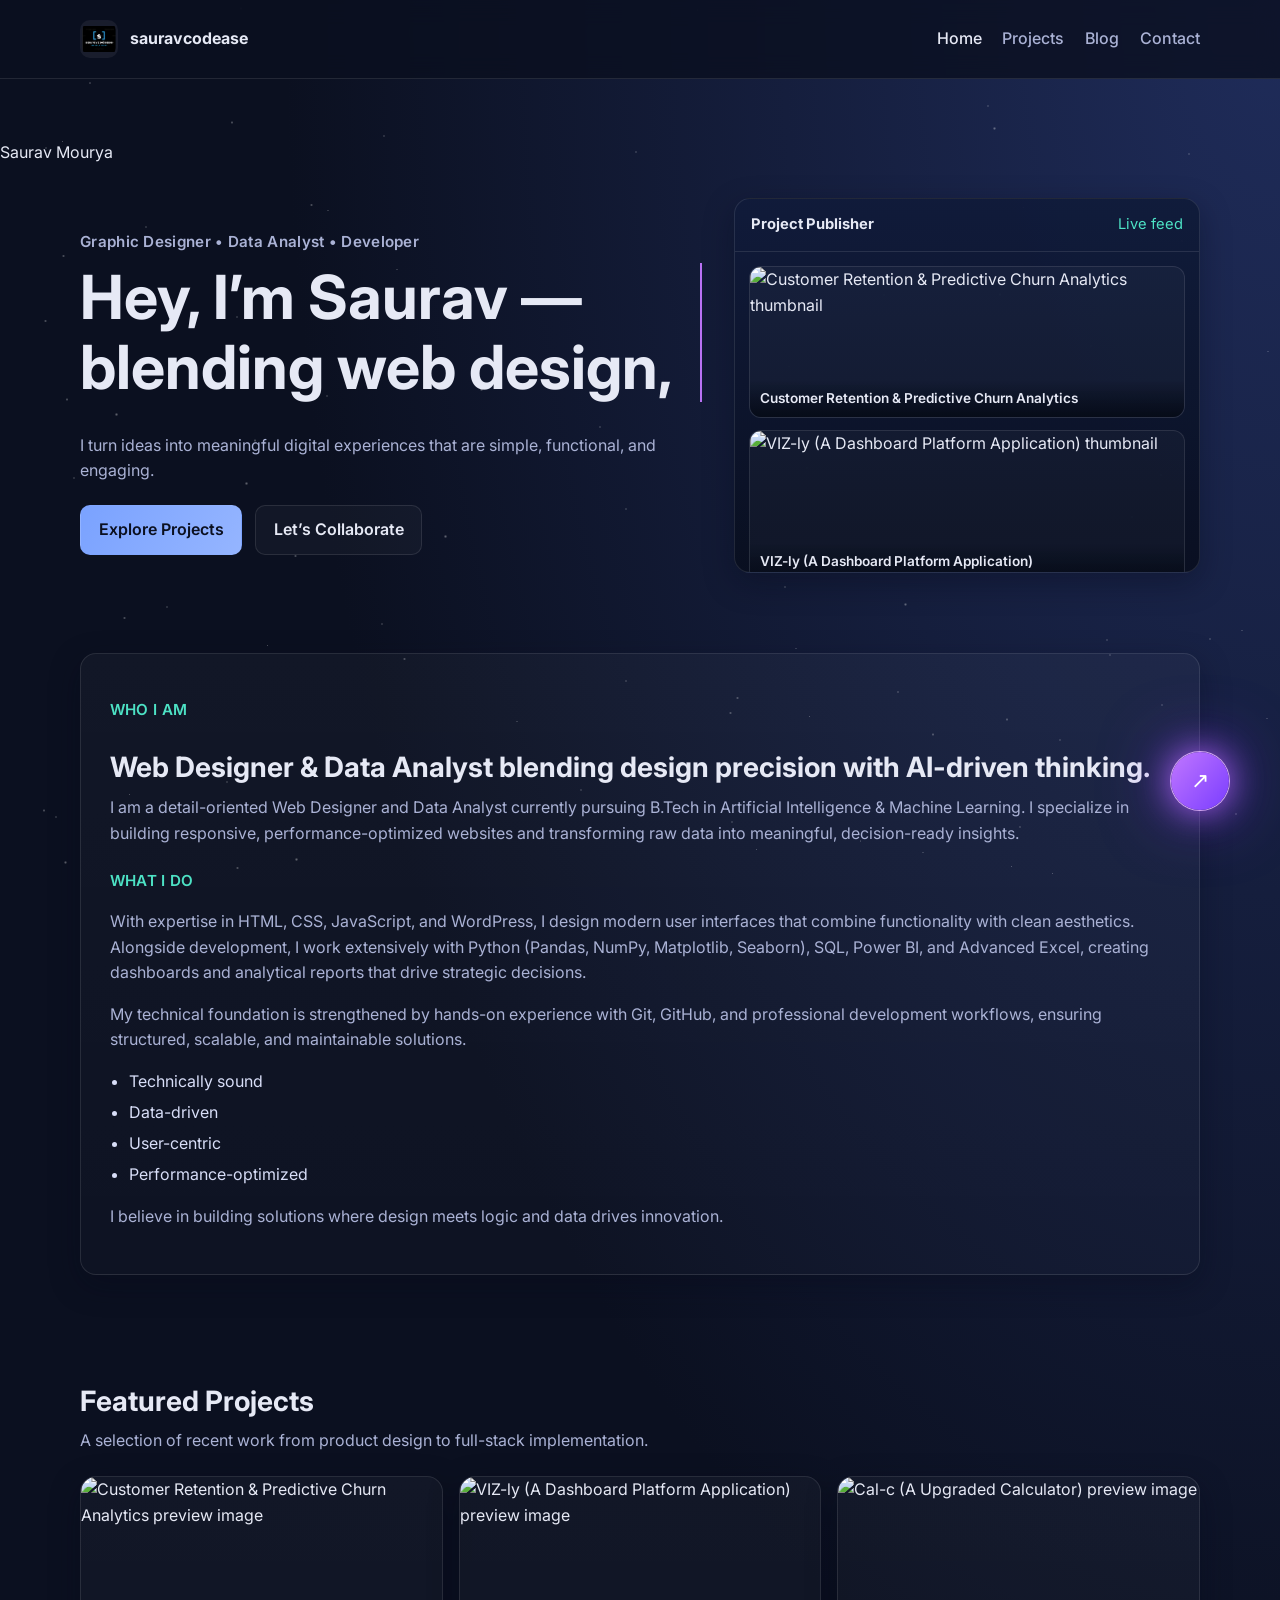
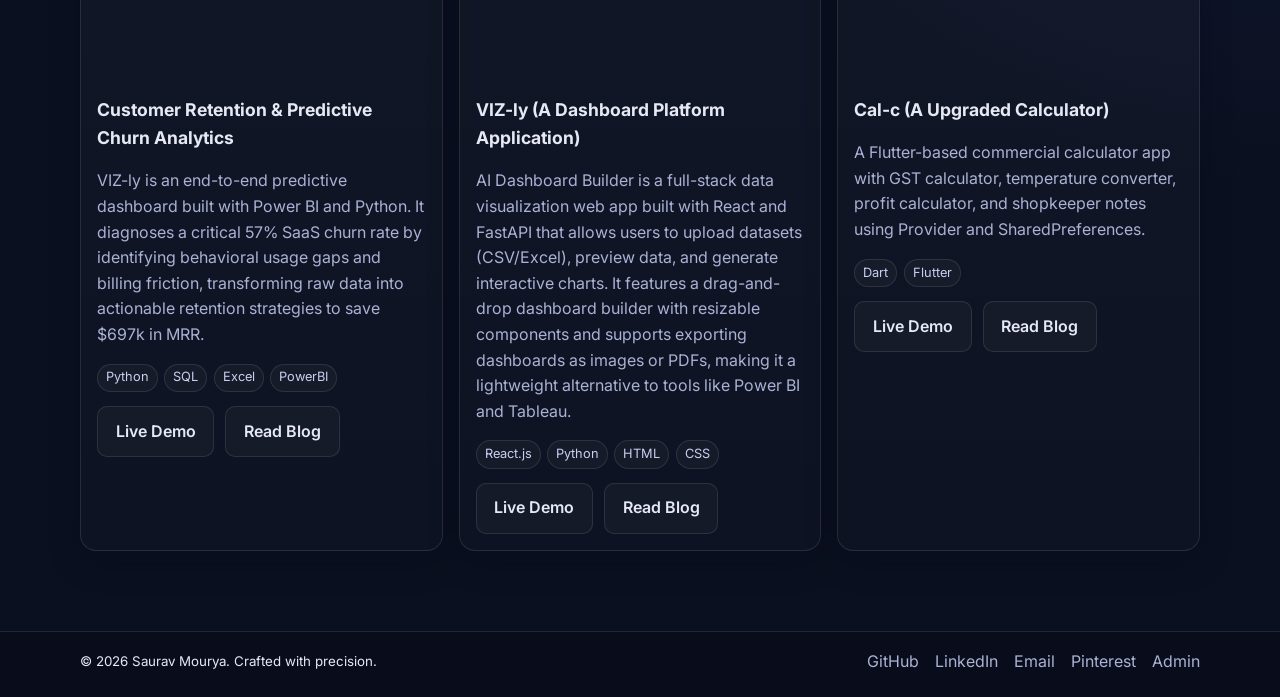
==== commit d36c84ce: "Add LinkedIn badge for Saurav Mourya" ====
--- a/index.html
+++ b/index.html
@@ -12,6 +12,7 @@
 </head>
 <body>
   <main>
+    <div class="badge-base LI-profile-badge" data-locale="en_US" data-size="large" data-theme="dark" data-type="HORIZONTAL" data-vanity="saurav-mourya-596253274" data-version="v1"><a class="badge-base__link LI-simple-link" href="https://in.linkedin.com/in/saurav-mourya-596253274?trk=profile-badge">Saurav Mourya</a></div>
     <section class="hero section">
       <div class="container hero-grid">
         <div class="reveal">
